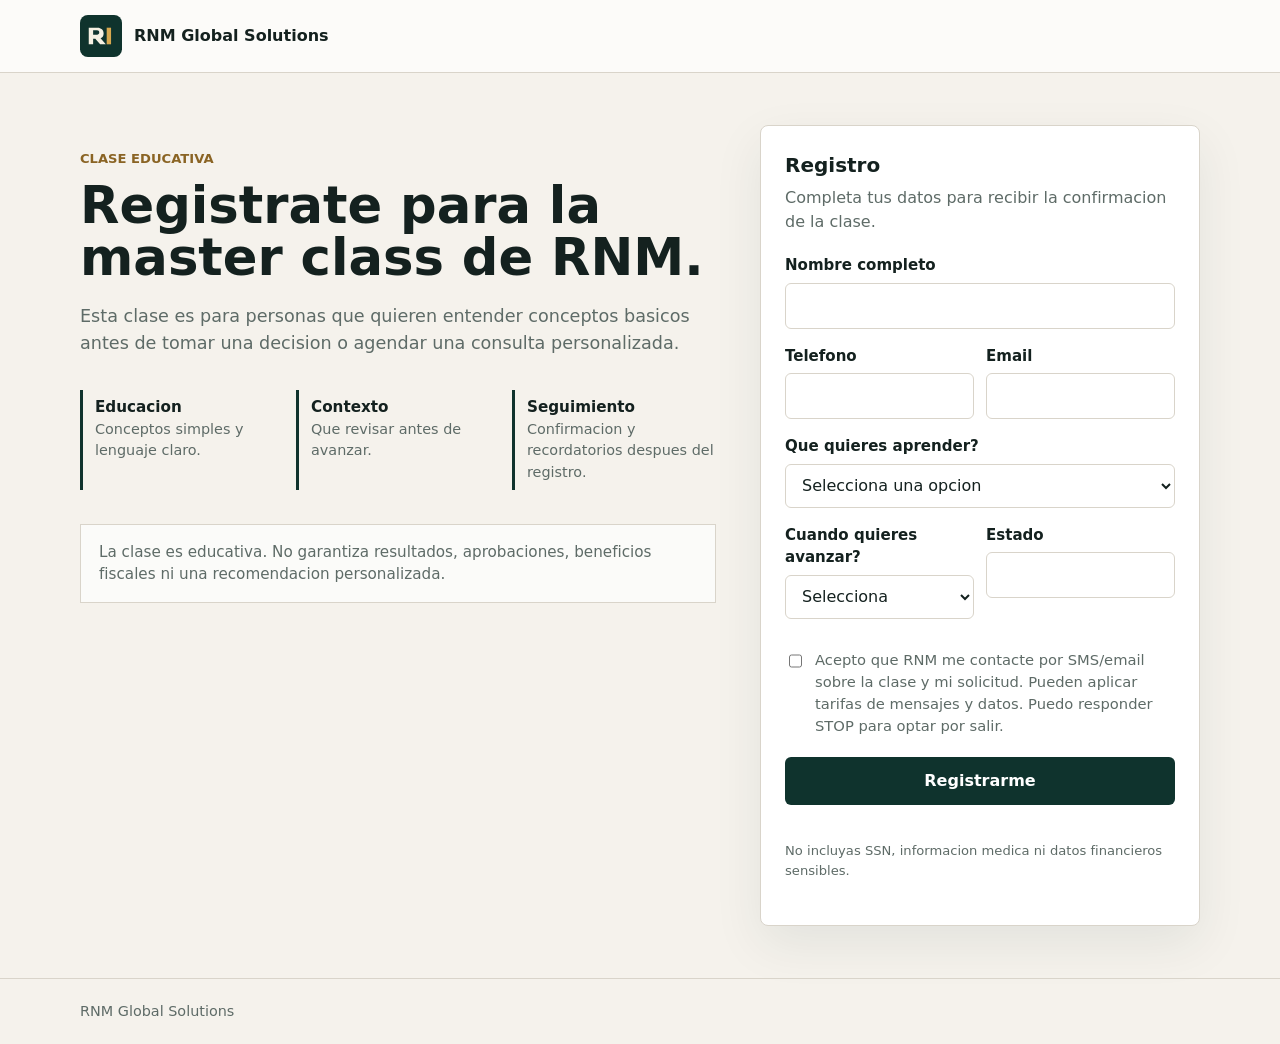
==== docs/examples/rnm-funnels/masterclass/register/index.html @ 5e038185 "Master class o 1:1" ====
<!doctype html>
<html lang="es">
  <head>
    <meta charset="utf-8">
    <meta name="viewport" content="width=device-width, initial-scale=1">
    <title>Master Class | RNM Global Solutions</title>
    <meta name="description" content="Registro para la master class educativa de RNM Global Solutions.">
    <link rel="stylesheet" href="../../assets/styles.css">
  </head>
  <body>
    <div class="shell">
      <header class="topbar">
        <div class="topbar-inner">
          <a class="brand" href="https://rnmglobalsolutions.com/">
            <img src="../../assets/rnm-mark.svg" alt="">
            <span>RNM Global Solutions</span>
          </a>
        </div>
      </header>

      <main class="page">
        <section class="intro" aria-labelledby="page-title">
          <p class="eyebrow">Clase educativa</p>
          <h1 id="page-title">Registrate para la master class de RNM.</h1>
          <p class="lede">
            Esta clase es para personas que quieren entender conceptos basicos
            antes de tomar una decision o agendar una consulta personalizada.
          </p>

          <div class="proof" aria-label="Que esperar">
            <div class="proof-item">
              <strong>Educacion</strong>
              <span>Conceptos simples y lenguaje claro.</span>
            </div>
            <div class="proof-item">
              <strong>Contexto</strong>
              <span>Que revisar antes de avanzar.</span>
            </div>
            <div class="proof-item">
              <strong>Seguimiento</strong>
              <span>Confirmacion y recordatorios despues del registro.</span>
            </div>
          </div>

          <p class="notice">
            La clase es educativa. No garantiza resultados, aprobaciones,
            beneficios fiscales ni una recomendacion personalizada.
          </p>
        </section>

        <section class="form-panel" aria-labelledby="form-title">
          <h2 id="form-title">Registro</h2>
          <p>Completa tus datos para recibir la confirmacion de la clase.</p>

          <form data-masterclass-form>
            <input type="hidden" name="campaignId" value="web-masterclass">
            <input type="hidden" name="funnelType" value="financial_education">
            <div class="hidden-field" aria-hidden="true">
              <label for="companyWebsiteConfirm">Company website</label>
              <input id="companyWebsiteConfirm" name="companyWebsiteConfirm" tabindex="-1" autocomplete="off">
            </div>

            <div class="field">
              <label for="customerName">Nombre completo</label>
              <input id="customerName" name="customerName" autocomplete="name" required>
            </div>

            <div class="grid-2">
              <div class="field">
                <label for="customerPhoneNumber">Telefono</label>
                <input id="customerPhoneNumber" name="customerPhoneNumber" autocomplete="tel">
              </div>
              <div class="field">
                <label for="customerEmail">Email</label>
                <input id="customerEmail" name="customerEmail" type="email" autocomplete="email">
              </div>
            </div>

            <div class="field">
              <label for="primaryGoal">Que quieres aprender?</label>
              <select id="primaryGoal" name="primaryGoal" required>
                <option value="">Selecciona una opcion</option>
                <option value="family_protection">Proteccion familiar</option>
                <option value="life_insurance">Seguro de vida</option>
                <option value="retirement_planning">Planificacion a largo plazo</option>
                <option value="business_opportunity">Oportunidad de negocio</option>
                <option value="not_sure">No estoy seguro</option>
              </select>
            </div>

            <div class="grid-2">
              <div class="field">
                <label for="timeline">Cuando quieres avanzar?</label>
                <select id="timeline" name="timeline" required>
                  <option value="">Selecciona</option>
                  <option value="this_week">Esta semana</option>
                  <option value="under_30_days">Proximos 30 dias</option>
                  <option value="30_90_days">1 a 3 meses</option>
                  <option value="learning_only">Solo estoy aprendiendo</option>
                </select>
              </div>
              <div class="field">
                <label for="state">Estado</label>
                <input id="state" name="state" autocomplete="address-level1" maxlength="32" required>
              </div>
            </div>

            <label class="checkbox">
              <input type="checkbox" name="consent" required>
              <span>Acepto que RNM me contacte por SMS/email sobre la clase y mi solicitud. Pueden aplicar tarifas de mensajes y datos. Puedo responder STOP para optar por salir.</span>
            </label>

            <div class="actions">
              <button type="submit" data-default-text>Registrarme</button>
            </div>
            <div class="status" data-status role="status" aria-live="polite"></div>
            <p class="fine-print">No incluyas SSN, informacion medica ni datos financieros sensibles.</p>
          </form>
        </section>
      </main>

      <footer>
        <div class="footer-inner">RNM Global Solutions</div>
      </footer>
    </div>

    <script src="../../config.js"></script>
    <script src="../../assets/funnel.js"></script>
  </body>
</html>
---- docs/examples/rnm-funnels/assets/styles.css ----
:root {
  --bg: #f5f2ec;
  --ink: #14211f;
  --muted: #5e6b67;
  --panel: #ffffff;
  --line: #d9d4ca;
  --brand: #0f332d;
  --brand-2: #8a6424;
  --ok: #176845;
  --error: #9d2f2f;
  --focus: #1f6f63;
}

* {
  box-sizing: border-box;
}

body {
  margin: 0;
  background: var(--bg);
  color: var(--ink);
  font-family: Inter, ui-sans-serif, system-ui, -apple-system, BlinkMacSystemFont, "Segoe UI", sans-serif;
  line-height: 1.5;
}

a {
  color: var(--brand);
}

.shell {
  min-height: 100vh;
  display: grid;
  grid-template-rows: auto 1fr auto;
}

.topbar {
  border-bottom: 1px solid var(--line);
  background: rgba(255, 255, 255, 0.72);
}

.topbar-inner,
.page,
.footer-inner {
  width: min(1120px, calc(100% - 32px));
  margin: 0 auto;
}

.topbar-inner {
  min-height: 72px;
  display: flex;
  align-items: center;
  justify-content: space-between;
  gap: 16px;
}

.brand {
  display: inline-flex;
  align-items: center;
  gap: 12px;
  color: var(--ink);
  text-decoration: none;
  font-weight: 700;
}

.brand img {
  width: 42px;
  height: 42px;
}

.eyebrow {
  margin: 0 0 10px;
  color: var(--brand-2);
  font-size: 0.82rem;
  font-weight: 800;
  letter-spacing: 0;
  text-transform: uppercase;
}

.page {
  display: grid;
  grid-template-columns: minmax(0, 1fr) minmax(360px, 440px);
  gap: 44px;
  align-items: start;
  padding: 52px 0;
}

.intro {
  padding-top: 24px;
}

h1 {
  margin: 0;
  max-width: 760px;
  font-size: clamp(2.1rem, 4vw, 4.2rem);
  line-height: 1.02;
  letter-spacing: 0;
}

.lede {
  max-width: 680px;
  margin: 20px 0 0;
  color: var(--muted);
  font-size: 1.1rem;
}

.proof {
  display: grid;
  grid-template-columns: repeat(3, minmax(0, 1fr));
  gap: 12px;
  margin: 34px 0 0;
}

.proof-item {
  border-left: 3px solid var(--brand);
  padding: 6px 0 6px 12px;
}

.proof-item strong {
  display: block;
  font-size: 0.95rem;
}

.proof-item span {
  display: block;
  color: var(--muted);
  font-size: 0.9rem;
}

.notice {
  max-width: 720px;
  margin-top: 34px;
  padding: 16px 18px;
  border: 1px solid var(--line);
  background: rgba(255, 255, 255, 0.68);
  color: var(--muted);
  font-size: 0.95rem;
}

.form-panel {
  background: var(--panel);
  border: 1px solid var(--line);
  border-radius: 8px;
  padding: 24px;
  box-shadow: 0 18px 50px rgba(15, 51, 45, 0.08);
}

.form-panel h2 {
  margin: 0 0 6px;
  font-size: 1.25rem;
  letter-spacing: 0;
}

.form-panel p {
  margin: 0 0 20px;
  color: var(--muted);
}

.field {
  margin-bottom: 16px;
}

.field label,
.choice-label {
  display: block;
  margin-bottom: 6px;
  font-weight: 700;
  font-size: 0.94rem;
}

input,
select {
  width: 100%;
  min-height: 44px;
  border: 1px solid var(--line);
  border-radius: 6px;
  padding: 10px 12px;
  background: #fff;
  color: var(--ink);
  font: inherit;
}

input:focus,
select:focus,
button:focus {
  outline: 3px solid rgba(31, 111, 99, 0.22);
  outline-offset: 2px;
  border-color: var(--focus);
}

.grid-2 {
  display: grid;
  grid-template-columns: repeat(2, minmax(0, 1fr));
  gap: 12px;
}

.checkbox {
  display: flex;
  gap: 10px;
  align-items: flex-start;
  margin: 14px 0;
  color: var(--muted);
  font-size: 0.92rem;
}

.checkbox input {
  width: 18px;
  min-height: 18px;
  margin-top: 3px;
}

.hidden-field {
  display: none;
}

.actions {
  margin-top: 20px;
}

button {
  width: 100%;
  min-height: 48px;
  border: 0;
  border-radius: 6px;
  background: var(--brand);
  color: #fff;
  font: inherit;
  font-weight: 800;
  cursor: pointer;
}

button:disabled {
  cursor: wait;
  opacity: 0.72;
}

.status {
  min-height: 22px;
  margin-top: 14px;
  font-weight: 700;
}

.status.ok {
  color: var(--ok);
}

.status.error {
  color: var(--error);
}

.fine-print {
  margin-top: 18px;
  color: var(--muted);
  font-size: 0.82rem;
}

footer {
  border-top: 1px solid var(--line);
}

.footer-inner {
  padding: 22px 0;
  color: var(--muted);
  font-size: 0.9rem;
}

@media (max-width: 860px) {
  .page {
    grid-template-columns: 1fr;
    padding-top: 30px;
  }

  .intro {
    padding-top: 0;
  }

  .proof {
    grid-template-columns: 1fr;
  }

  .grid-2 {
    grid-template-columns: 1fr;
  }
}
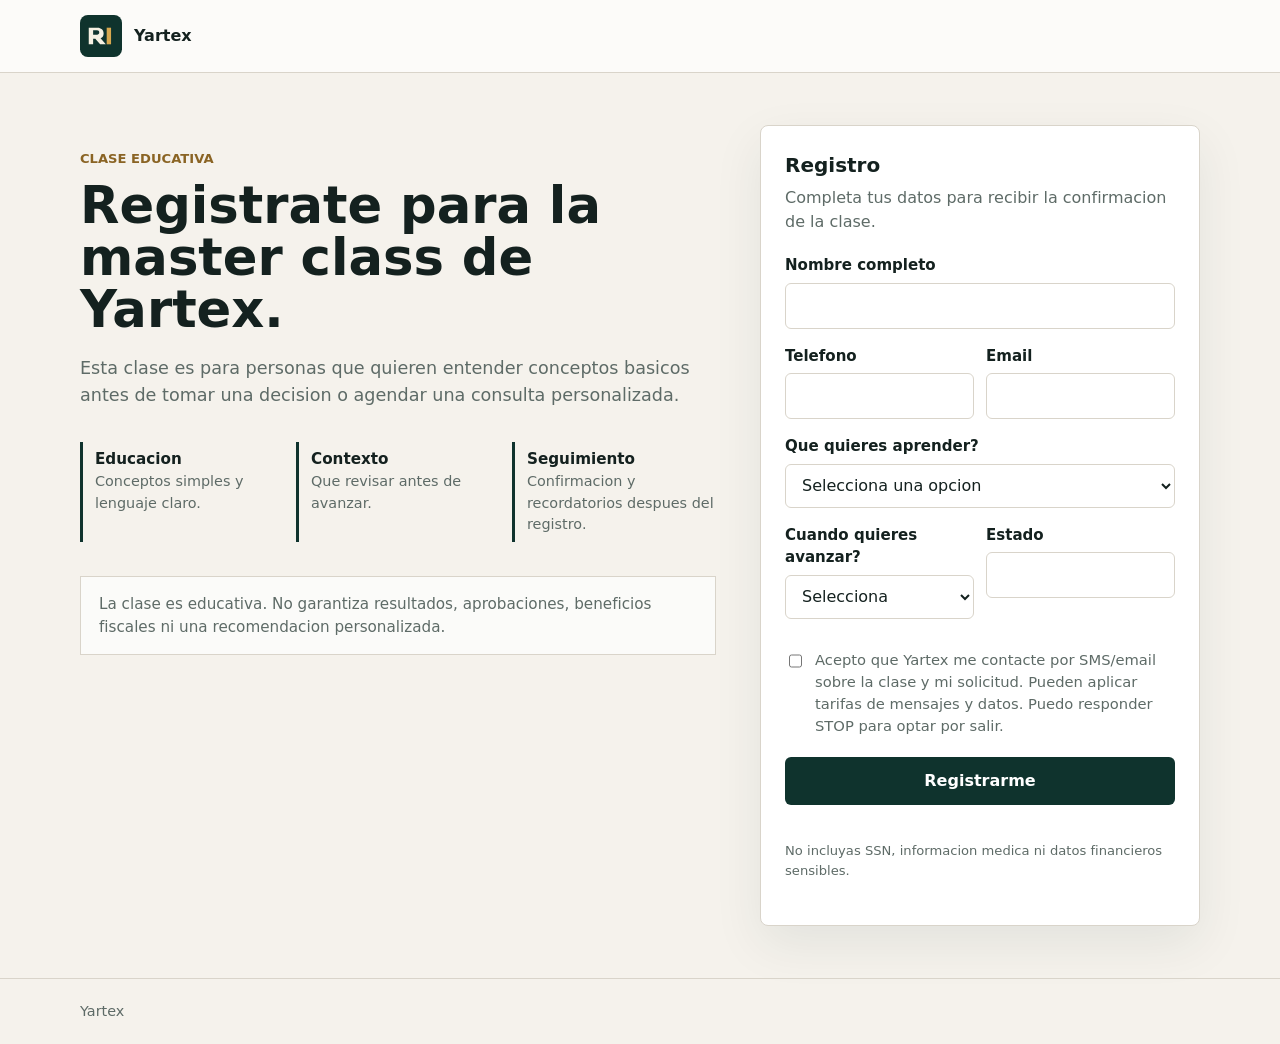
==== commit efa63e56: "Using Yartex instead of rnm-insurance-agents.json" ====
--- a/docs/examples/rnm-funnels/masterclass/register/index.html
+++ b/docs/examples/rnm-funnels/masterclass/register/index.html
@@ -3,8 +3,8 @@
   <head>
     <meta charset="utf-8">
     <meta name="viewport" content="width=device-width, initial-scale=1">
-    <title>Master Class | RNM Global Solutions</title>
-    <meta name="description" content="Registro para la master class educativa de RNM Global Solutions.">
+    <title>Master Class | Yartex</title>
+    <meta name="description" content="Registro para la master class educativa de Yartex.">
     <link rel="stylesheet" href="../../assets/styles.css">
   </head>
   <body>
@@ -13,7 +13,7 @@
         <div class="topbar-inner">
           <a class="brand" href="https://rnmglobalsolutions.com/">
             <img src="../../assets/rnm-mark.svg" alt="">
-            <span>RNM Global Solutions</span>
+            <span>Yartex</span>
           </a>
         </div>
       </header>
@@ -21,7 +21,7 @@
       <main class="page">
         <section class="intro" aria-labelledby="page-title">
           <p class="eyebrow">Clase educativa</p>
-          <h1 id="page-title">Registrate para la master class de RNM.</h1>
+          <h1 id="page-title">Registrate para la master class de Yartex.</h1>
           <p class="lede">
             Esta clase es para personas que quieren entender conceptos basicos
             antes de tomar una decision o agendar una consulta personalizada.
@@ -107,7 +107,7 @@
 
             <label class="checkbox">
               <input type="checkbox" name="consent" required>
-              <span>Acepto que RNM me contacte por SMS/email sobre la clase y mi solicitud. Pueden aplicar tarifas de mensajes y datos. Puedo responder STOP para optar por salir.</span>
+              <span>Acepto que Yartex me contacte por SMS/email sobre la clase y mi solicitud. Pueden aplicar tarifas de mensajes y datos. Puedo responder STOP para optar por salir.</span>
             </label>
 
             <div class="actions">
@@ -120,7 +120,7 @@
       </main>
 
       <footer>
-        <div class="footer-inner">RNM Global Solutions</div>
+        <div class="footer-inner">Yartex</div>
       </footer>
     </div>
 
